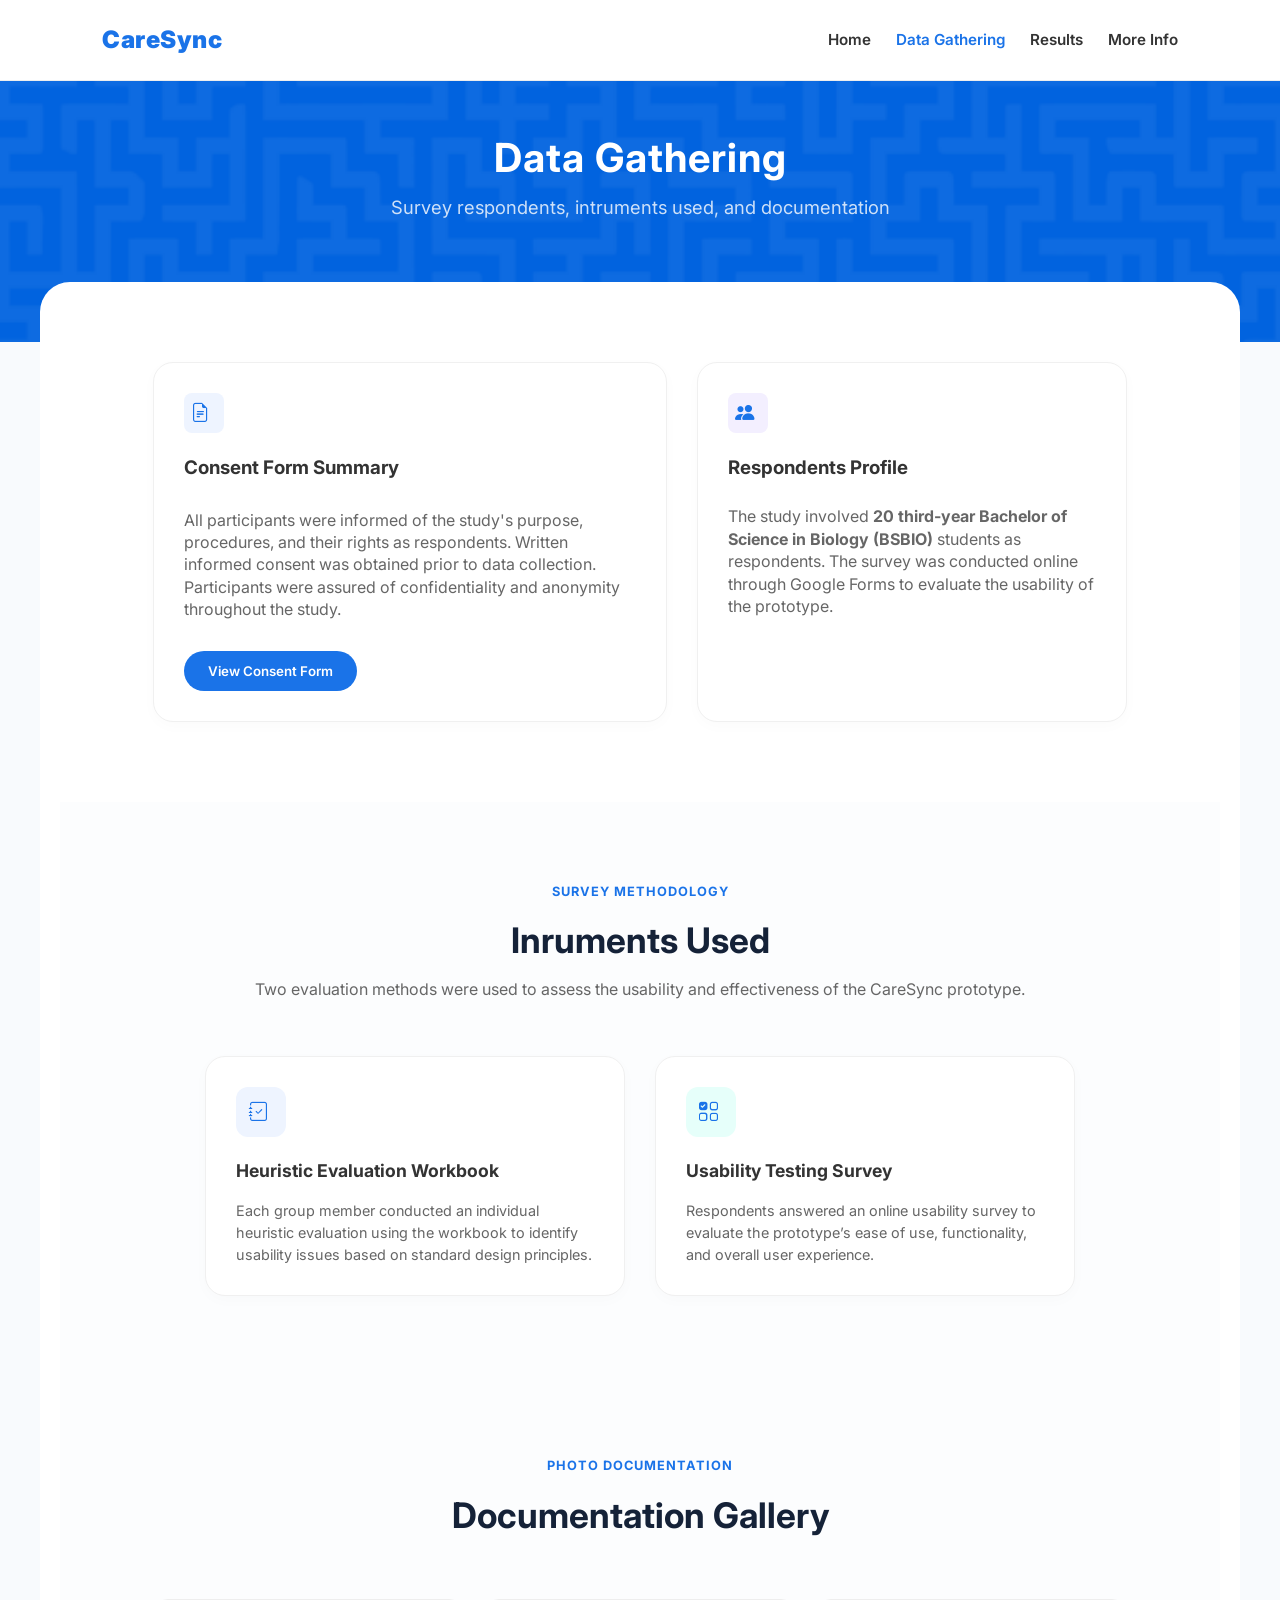
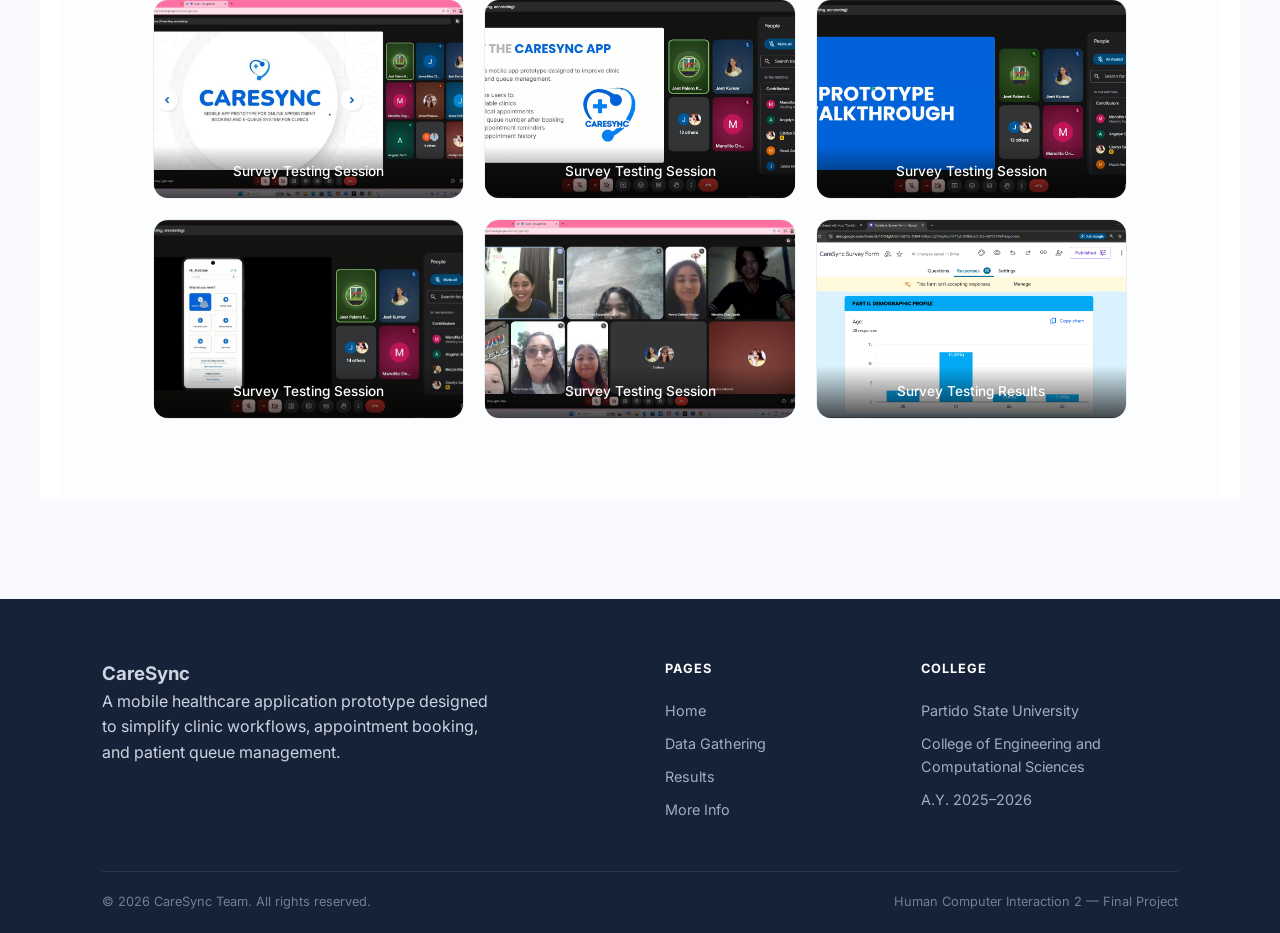
==== data.html @ a00a47de "Add files via upload" ====
<!DOCTYPE html>
<html lang="en">
<head>
    <meta charset="UTF-8">
    <meta name="viewport" content="width=device-width, initial-scale=1.0">

    <title>Data Gathering</title>

    <link rel="stylesheet" href="style.css">
    <link href="https://fonts.googleapis.com/css2?family=Inter:wght@400;500;600;700;800&display=swap" rel="stylesheet">
    <link rel="stylesheet" href="https://cdn.jsdelivr.net/npm/bootstrap-icons@1.11.3/font/bootstrap-icons.css">
</head>

<body>

<header class="navbar">

    <div class="logo">
        <span>CareSync</span>
    </div>

    <div class="nav-right">
        <nav class="nav-links">
            <a href="index.html">Home</a>
            <a href="data.html" class="active">Data Gathering</a>
            <a href="results.html">Results</a>
            <a href="moreinfo.html">More Info</a>
        </nav>
    </div>

</header>

<br>

<header class="page-header gradient-blue">
    <h1>Data Gathering</h1>
    <p>Survey respondents, intruments used, and documentation</p>
</header>

<main class="content-container">

    <section class="summary-grid">

        <div class="card card-lg">
            <div class="icon-box blue-icon">
                <i class="bi bi-file-earmark-text"></i>
            </div>

            <h3>Consent Form Summary</h3>
            <br>
            <p class="section-intro">
                All participants were informed of the study's purpose, procedures, and their 
                rights as respondents. Written informed consent was obtained prior to data collection.
                Participants were assured of confidentiality and anonymity throughout the study.
            </p>
<button class="view-btn" onclick="openConsent()">View Consent Form</button>
</div>
</div>

<div id="consentModal" class="modal">

    <div class="modal-box">

        <span class="close-btn" onclick="closeConsent()">&times;</span>

        <iframe src="files/consent-form.pdf"></iframe>

    </div>

</div>

</div>

</div>
        </div>

        <div class="card card-lg">

    <div class="icon-box purple-icon">
        <i class="bi bi-people-fill"></i>
    </div>

    <h3>Respondents Profile</h3>

    <p class="section-intro">
        <br>
        The study involved <strong> 20 third-year Bachelor of Science in Biology (BSBIO)</strong> students as respondents. 
        The survey was conducted online through Google Forms to evaluate the usability of the prototype.
    </p>

</div>
            </div>

        </div>

    </section>

    <section class="methods-section">

    <p class="section-tag">SURVEY METHODOLOGY</p>
    <h2>Inruments Used</h2>

    <p class="section-intro">
        Two evaluation methods were used to assess the usability and effectiveness of the CareSync prototype.
    </p>
<br>
    <div class="methods-grid two-methods">

        <div class="card method-card">
            <div class="icon-circle">
                <i class="bi bi-journal-check"></i>
            </div>

            <h4>Heuristic Evaluation Workbook</h4>

            <p>
                Each group member conducted an individual heuristic evaluation using the workbook to identify usability issues based on standard design principles.
            </p>
        </div>

        <div class="card method-card">
            <div class="icon-circle green">
                <i class="bi bi-ui-checks-grid"></i>
            </div>

            <h4>Usability Testing Survey</h4>

            <p>
                Respondents answered an online usability survey to evaluate the prototype’s ease of use, functionality, and overall user experience.
            </p>
        </div>

    </div>

</section>
<section class="methods-section">

        <p class="section-tag">PHOTO DOCUMENTATION</p>
        <h2>Documentation Gallery</h2>
        <br>
    <div class="photo-grid">
        <div class="photo-item">
            <img src="images/Survey 1.jpg" alt="Team Meeting">
            <div class="photo-caption">Survey Testing Session</div>
        </div>
        <div class="photo-item">
            <img src="images/Survey 2.png" alt="User Testing">
            <div class="photo-caption">Survey Testing Session</div>
        </div>
        <div class="photo-item">
            <img src="images/Survey 3.png" alt="Data Analysis">
            <div class="photo-caption">Survey Testing Session</div>
        </div>
        <div class="photo-item">
            <img src="images/Survey 4.jpg" alt="Final Review">
            <div class="photo-caption">Survey Testing Session</div>
        </div>
        <div class="photo-item">
            <img src="images/Survey 5.jpg" alt="Final Review">
            <div class="photo-caption">Survey Testing Session</div>
        </div>
        <div class="photo-item">
            <img src="images/Survey 6.png" alt="Final Review">
            <div class="photo-caption">Survey Testing Results</div>
        </div>
    </div>
</section>
</main>

    <footer class="footer">

  <div class="footer-top">

    <div class="footer-brand">
      <h3>CareSync</h3>
      <p>
        A mobile healthcare application prototype designed <br>to simplify clinic workflows, appointment booking,<br> and patient queue management.
      </p>
    </div>

    <div class="footer-col">
      <h5>PAGES</h5>
      <a href="index.html">Home</a>
      <a href="data.html">Data Gathering</a>
      <a href="results.html">Results</a>
      <a href="moreinfo.html">More Info</a>
    </div>

    <div class="footer-col">
      <h5>COLLEGE</h5>
      <p>Partido State University</p>
      <p>College of Engineering and Computational Sciences</p>
      <p>A.Y. 2025–2026</p>
    </div>

  </div>

  <div class="footer-bottom">
    <p>© 2026 CareSync Team. All rights reserved.</p>
    <p>Human Computer Interaction 2 — Final Project</p>
  </div>

</footer>

<script src="script.js"></script>
</body>
</html>
---- style.css ----
:root {
    --primary-blue: #1a73e8;
    --dark-blue: #152238;
    --bg-gray: #f8fafd;
    --text-main: #333;
    --text-light: #666;
}

* {
    margin: 0;
    padding: 0;
    box-sizing: border-box;
    font-family: 'Inter', sans-serif;
}

body {
    background-color: white;
    color: var(--text-main);
    line-height: 1.6;
}

.navbar {
    position: fixed;
    top: 0;
    left: 0;
    width: 100%;
    z-index: 1000;
    background: white; 
}

.logo {
    font-size: 1.5rem;
    font-weight: 1000;
    letter-spacing: 0.5px;
    color: var(--primary-blue);
}

.nav-links {
    display: flex;
    list-style: none;
    gap: 50px;
}

.nav-links a {
    text-decoration: none;
    color: var(--text-light);
    font-weight: 500;
    font-size: 0.9rem;
}

.nav-links a.active {
    color: var(--primary-blue);
    font-weight: 600;
    background: none;   
    padding: 0;         
    border-radius: 0;  
}

.navbar {
    display: flex;
    align-items: center;  
    justify-content: space-between;

    padding: 20px 8%;
    border-bottom: 1px solid #eee;
    background: white;
}

.nav-right {
    display: flex;
    align-items: center; 
    gap: 30px;
}

.nav-links {
    display: flex;
    align-items: center; 
    gap: 25px;
}

.nav-links a {
    text-decoration: none;
    color: var(--text-main);
    font-size: 0.95rem;
    font-weight: 600;
    font-family: 'Inter', sans-serif;

    display: flex;            
    align-items: center;
    height: 40px;             
}

.nav-links a:hover {
    color: var(--primary-blue);
}

.nav-links a.active {
    color: var(--primary-blue);
    font-weight: 600;
}

.btn-primary {
    display: flex;
    align-items: center;      
    justify-content: center;

    height: 40px;       
    padding: 0 18px;
    border-radius: 25px;

    background: var(--primary-blue);
    color: white;
    font-weight: 600;
    text-decoration: none;

    transition: 0.3s;
}

.btn-primary:hover {
    transform: translateY(-2px);
    opacity: 0.9;
}

.hero {
    display: flex;
    padding: 80px 8%;
    align-items: center;
    gap: 50px;
    background: linear-gradient(to bottom, #ffffff, #f0f4f8);
}

.hero-content { flex: 1; }

.tagline {
    background: #e8f0fe;
    color: var(--primary-blue);
    padding: 5px 12px;
    border-radius: 20px;
    font-size: 0.8rem;
    font-weight: 600;
}

.hero h1 {
    font-size: 3.5rem;
    font-weight: 800;
    margin: 20px 0;
    line-height: 1.1;
}

.blue-text { 
    color: var(--primary-blue); 
    font-size: 6rem;
}

.hero p {
    color: var(--text-light);
    max-width: 500px;
    margin-bottom: 30px;
}

.hero-btns {
    display: flex;
    gap: 15px;
}

.btn-primary {
    background: var(--primary-blue);
    color: white;
    border: none;
    padding: 12px 25px;
    border-radius: 25px;
    font-weight: 600;
    cursor: pointer;
}

.btn-outline {
    background: transparent;
    border: 1px solid var(--primary-blue);
    color: var(--primary-blue);
    padding: 12px 25px;
    border-radius: 25px;
    font-weight: 600;
}

.hero-card {
    flex: 1;
    display: flex;
    justify-content: center;
}

.card-inner {
    background: white;
    padding: 40px;
    border-radius: 24px;
    box-shadow: 0 20px 40px rgba(0,0,0,0.05);
    width: 100%;
    max-width: 400px;
    text-align: center;
}

.feature-item {
    background: #f1f6ff;
    padding: 15px;
    margin: 10px 0;
    border-radius: 12px;
    text-align: left;
    font-weight: 500;
    font-size: 0.9rem;
}

.team {
    padding: 80px 8%;
    text-align: center;
}

.team-grid {
    display: grid;
    grid-template-columns: repeat(4, 1fr);
    gap: 20px;
    margin-top: 50px;
}

.team-card {
    background: #fcfcfc;
    padding: 30px 20px;
    border-radius: 15px;
    transition: 0.3s;
}

.team-card img {
    width: 160px;
    height: 160px;
    border-radius: 50%;   
    object-fit: cover; 
    display: block;
    margin: 0 auto 15px;
}

.role {
    display: inline-block;
    background: var(--primary-blue);
    color: white;
    font-size: 0.7rem;
    padding: 2px 12px;
    border-radius: 10px;
    margin-bottom: 10px;
}

.footer {
    background: var(--dark-blue);
    color: #cbd5e0;
    padding: 60px 8% 20px;
}

.footer-top {
    display: flex;
    justify-content: space-between;
    margin-bottom: 40px;
}

.footer-brand { flex: 2; padding-right: 50px; }
.footer-col { flex: 1; }

.footer-col h5 {
    color: white;
    margin-bottom: 20px;
    font-size: 0.8rem;
    letter-spacing: 1px;
}

.footer-col a, .footer-col p {
    display: block;
    color: #a0aec0;
    text-decoration: none;
    font-size: 0.9rem;
    margin-bottom: 10px;
}

.footer-bottom {
    border-top: 1px solid #2d3748;
    padding-top: 20px;
    display: flex;
    justify-content: space-between;
    font-size: 0.8rem;
    color: #718096;
}
.team-intro {
    color: #9ca3af;
}
.hero-image {
    flex: 1;
    display: flex;
    justify-content: center;
    align-items: center;
}

.floating-img {
    width: 450px;
    max-width: 100%;
    animation: float 3s ease-in-out infinite;
    filter: drop-shadow(0 20px 30px rgba(0,0,0,0.15));
}

@keyframes float {
    0% {
        transform: translateY(0px);
    }
    50% {
        transform: translateY(-15px);
    }
    100% {
        transform: translateY(0px);
    }
}

.page-header {
    position: relative;
    padding: 100px 8% 120px;
    text-align: center;
    color: white;
    overflow: hidden;

    background: url('images/header.png');
    background-size: cover;
    background-position: center;
    
}

.page-header h1 {
    font-size: 2.5rem;
    font-weight: 700;
    letter-spacing: 1px;
}

.page-header p {
    font-size: 1.15rem;
    opacity: 0.8;
    margin-top: 3px;
}

.content-container {
    max-width: 1200px;
    margin: -60px auto 100px;
    padding: 0 20px;
    background: #ffffff;
    border-radius: 30px 30px 0 0;
    position: relative;
    z-index: 10;
}

.summary-grid {
    display: grid;
    grid-template-columns: 1fr 1fr;
    gap: 30px;
    padding: 60px 40px;
}

.card {
    background: #fff;
    padding: 30px;
    border-radius: 20px;
    border: 1px solid #f0f0f0;
    box-shadow: 0 4px 15px rgba(0,0,0,0.02);
}

.icon-box {
    width: 40px;
    height: 40px;
    border-radius: 8px;
    display: flex;
    align-items: center;
    justify-content: center;
    margin-bottom: 20px;
}

.blue-icon {
    background: #eef4ff;
    color: #1a73e8;
}

.purple-icon {
    background: #f3efff;
    color: #7c4dff;
}

.stats-grid {
    display: grid;
    grid-template-columns: 1fr 1fr;
    gap: 15px;
    margin-top: 20px;
}

.stat-item {
    background: #f8fafc;
    padding: 20px;
    border-radius: 12px;
    text-align: center;
}

.stat-num {
    display: block;
    font-size: 2rem;
    font-weight: 800;
    color: var(--primary-blue);
}

.stat-label {
    font-size: 0.75rem;
    color: var(--text-light);
    text-transform: uppercase;
}

.methods-section {
    padding: 60px 40px;
    text-align: center;
    background: #fcfdfe;
}

.section-tag {
    color: var(--primary-blue);
    font-size: 0.8rem;
    font-weight: 700;
    letter-spacing: 1px;
}

.methods-section h2 {
    font-size: 2.2rem;
    margin: 10px 0;
}

.section-intro {
    color: var(--text-light);
    margin-bottom: 40px;
}

.methods-grid {
    display: grid;
    grid-template-columns: repeat(3, 1fr);
    gap: 20px;
}

.method-card {
    text-align: left;
    transition: transform 0.3s ease;
}

.method-card:hover {
    transform: translateY(-5px);
}

.icon-circle {
    width: 50px;
    height: 50px;
    border-radius: 12px;
    background: #eef4ff;
    display: flex;
    align-items: center;
    justify-content: center;
    margin-bottom: 20px;
    font-size: 1.2rem;
}

.icon-circle.green {
    background: #e6fffa;
}

.icon-circle.purple {
    background: #f5f3ff;
}

.method-card h4 {
    margin-bottom: 15px;
    font-size: 1.1rem;
}

.method-card p {
    font-size: 0.9rem;
    color: var(--text-light);
    line-height: 1.5;
}

@media (max-width: 900px) {

    .summary-grid {
        grid-template-columns: 1fr;
        padding: 40px 20px;
    }

    .methods-grid {
        grid-template-columns: 1fr;
    }

}
.bi {
    font-size: 1.5rem;
    color: #1a73e8;
}

.documentation-section {
    padding: 40px 8% 100px;
    background-color: #ffffff;
}

.documentation-section .section-tag {
    margin-bottom: 30px;
    font-size: 0.85rem;
    color: #1a73e8;
    font-weight: 700;
    letter-spacing: 1.5px;
    border-bottom: 2px solid #f0f4f8;
    padding-bottom: 10px;
    display: inline-block;
}

.photo-grid {
    display: grid;
    grid-template-columns: repeat(auto-fit, minmax(250px, 1fr));
    gap: 20px;
    margin-top: 20px;
}

.photo-item {
    position: relative;
    border-radius: 15px;
    overflow: hidden;
    height: 200px;
    background-color: #f0f0f0; 
    border: 1px solid #eee;
    transition: transform 0.3s ease;
}

.photo-item:hover {
    transform: scale(1.02);
}

.photo-item img {
    width: 100%;
    height: 100%;
    object-fit: cover;
    display: block;
}

.photo-caption {
    position: absolute;
    bottom: 0;
    left: 0;
    right: 0;
    background: linear-gradient(transparent, rgba(0,0,0,0.7));
    color: white;
    padding: 15px;
    font-size: 0.85rem;
    font-weight: 500;
}
.two-methods {
    display: flex;
    justify-content: center;
    gap: 30px;
    flex-wrap: wrap;
}

.two-methods .method-card {
    max-width: 420px;
    width: 100%;
}

.view-btn{
    margin-top:0px;
    background:#1a73e8;
    color:white;
    border:none;
    padding:12px 24px;
    border-radius:30px;
    cursor:pointer;
    font-weight:600;
}

.view-btn:hover{
    background:#0056d6;
}

.modal {
    display: none;
    position: fixed;
    top: 0;
    left: 0;
    width: 100%;
    height: 100%;
    background: rgba(0,0,0,0.65);

    display: none;
    align-items: center;
    justify-content: center;

    z-index: 9999;
}

.modal.show {
    display: flex;
}

.modal-box {
    position: relative;
    width: 100%;
    max-width: 1000px;
    height: 500px;
    background: white;
    border-radius: 15px;
    overflow: hidden;
    box-shadow: 0 20px 60px rgba(0,0,0,0.3);
}

.modal-box iframe {
    width: 100%;
    height: 100%;
    border: none;
}

.close-btn {
    position: absolute;
    top: 35px;
    right: 35px;
    font-size: 30px;
    cursor: pointer;
    color: #ffffff;
    z-index: 10000;
}

.results-header {
    background: linear-gradient(135deg, #00b4db, #0083b0, #0052d4);
    padding: 110px 8% 70px;
    text-align: center;
    color: white;
}

.results-header h1 {
    font-size: 3.5rem;
    font-weight: 800;
    margin-top: 10px;
}

.summary-cards {
    display: grid;
    grid-template-columns: repeat(3, 1fr);
    gap: 25px;
    margin-top: 50px;
}

.summary-card {
    background: white;
    padding: 40px 30px;
    border-radius: 20px;
    box-shadow: 0 10px 30px rgba(0,0,0,0.05);
    text-align: center;
    transition: 0.3s;
}

.summary-card:hover {
    transform: translateY(-5px);
}

.issues-section {
    padding: 80px 8%;
    background: #fff;
}

.recommendations-section {
    padding: 80px 8%;
    background: #fbfcfe;
}

.rec-grid {
    display: grid;
    grid-template-columns: repeat(3, 1fr);
    gap: 20px;
    margin-top: 40px;
}

.rec-card {
    background: white;
    padding: 30px;
    border-radius: 15px;
    border: 1px solid #f0f0f0;
    transition: 0.3s;
}

.rec-card:hover {
    transform: translateY(-5px);
}

.rec-icon {
    width: 40px;
    height: 40px;
    border-radius: 10px;
    background: #eef4ff;
    display: flex;
    align-items: center;
    justify-content: center;
    margin-bottom: 20px;
    font-size: 1.2rem;
    color: #1a73e8;
}

.text-center {
    text-align: center;
}

@media (max-width: 900px) {
    .summary-cards,
    .rec-grid {
        grid-template-columns: 1fr;
    }
}

.result-score {
    font-size: 2.2rem;
    font-weight: 800;
    color: var(--primary-blue);
    margin: 10px 0;
}

.icon-box i,
.icon-circle i {
    font-size: 1.2rem;
}

.green-icon {
    background: #e6fffa;
    color: #00875a;
}

.findings-section {
    padding: 80px 8%;
    background: #ffffff;
}

.findings-list {
    display: flex;
    flex-direction: column;
    gap: 30px;
    margin-top: 40px;
}

.finding-card {
    display: flex;
    gap: 25px;
    padding: 30px;
    border-radius: 20px;
    border: 1px solid #f1f4f8;
    background: white;
}

.card-num-box {
    width: 70px;
    text-align: center;
}

.finding-num {
    font-weight: 800;
    color: #cbd5e0;
    display: block;
    margin-bottom: 10px;
}

.icon-circle-lg {
    width: 55px;
    height: 55px;
    border-radius: 50%;
    display: flex;
    justify-content: center;
    align-items: center;
}

.icon-circle-lg.blue { background: #eef4ff; color: #1a73e8; }
.icon-circle-lg.feedback { background: #fff4e5; color: #ed6c02; }
.icon-circle-lg.green { background: #e6fffa; color: #00875a; }
.icon-circle-lg.mobile { background: #f3efff; color: #7c4dff; }

.finding-content h4 {
    font-size: 1.1rem;
    margin-bottom: 10px;
}

.finding-content p {
    color: #666;
    margin-bottom: 15px;
}

.category {
    font-size: 0.7rem;
    padding: 4px 10px;
    border-radius: 20px;
    margin-right: 10px;
}

.category.learnability { background: #eef4ff; color: #1a73e8; }
.category.feedback { background: #fff4e5; color: #ed6c02; }
.category.efficiency { background: #e6fffa; color: #00875a; }
.category.mobile { background: #f3efff; color: #7c4dff; }

.implication-box {
    background: #fbfcfe;
    padding: 15px;
    border-left: 4px solid #1a73e8;
    border-radius: 10px;
}

.implication-label {
    font-size: 0.7rem;
    font-weight: 700;
    color: #1a73e8;
    display: block;
    margin-bottom: 8px;
}


.improvements-section {
    padding: 80px 8%;
    background: #fbfcfe;
}

.table-container {
    overflow-x: auto;
    background: white;
    border-radius: 15px;
}

.improvements-table {
    width: 100%;
    border-collapse: collapse;
}

.improvements-table th {
    background: #1a73e8;
    color: white;
    padding: 15px;
    text-align: left;
}

.improvements-table td {
    padding: 15px;
    border-bottom: 1px solid #eee;
}

.dot-red { color: red; margin-right: 5px; }
.dot-green { color: green; margin-right: 5px; 
}

.summary-grid {
    display: flex;
    justify-content: center;
    gap: 10px;
    flex-wrap: wrap; 
}
.stat-box{
    width: 220px;      
    height: 180px;    
    padding: 25px;
    text-align: center;
    display: flex;
    flex-direction: column;
    justify-content: center;
}

.stat-box h3{
font-size:2.2rem;
color:#1a73e8;
font-weight:800;
margin:10px 0;
}

.stat-box p{
color:#666;
font-size:.9rem;
}

.icon-blue{
font-size:2rem;
color:#1a73e8;
}

.walkthrough-section{
padding:60px 40px;
background:#fff;
}

.walk-grid{
display:grid;
grid-template-columns:repeat(4,1fr);
gap:20px;
margin-top:40px;
}

.walk-card{
text-align:center;
}

.walk-icon{
font-size:2rem;
color:#1a73e8;
margin-bottom:15px;
display:block;
}

.video-section{
padding:60px 40px;
background:#fbfcfe;
}

.media-grid{
display:grid;
grid-template-columns:1fr 1fr;
gap:20px;
margin-top:40px;
}

.media-box{
text-align:center;
padding:50px 30px;
}

.big-icon{
font-size:3rem;
color:#1a73e8;
margin-bottom:20px;
display:block;
}

.ui-showcase{
padding:60px 40px;
background:#fff;
}

.phone-grid{
display:grid;
grid-template-columns:repeat(4,1fr);
gap:20px;
margin-top:40px;
}

.phone-frame{
height:260px;
border:8px solid #111;
border-radius:25px;
background:#f1f5f9;
}

.active-frame{
border-color:#1a73e8;
transform:scale(1.04);
}

.phone-item h5{
text-align:center;
margin-top:15px;
font-size:.95rem;
}

@media(max-width:900px){

.walk-grid,
.media-grid,
.phone-grid{
grid-template-columns:1fr;
}
}

.summary-grid{
    display: flex;
    flex-wrap: nowrap;
    gap: 30px;
}

.summary-grid .stat-box{
    flex: 1;
}

.walk-container {
    display: flex;
    align-items: center;
    justify-content: space-between;
    gap: 60px;
    margin-top: 40px;
}

.walk-left {
    flex: 1;
}

.step-header {
    display: flex;
    align-items: center;
    gap: 15px;
    margin-bottom: 15px;
}

.step-number {
    font-size: 2.5rem;
    font-weight: 800;
    color: #cbd5e0;
}

.step-header h3 {
    font-size: 1.4rem;
    font-weight: 700;
}

.step-desc {
    color: #666;
    line-height: 1.6;
    margin-bottom: 25px;
    max-width: 500px;
}

.step-row {
    display: flex;
    justify-content: space-between;
    gap: 15px;
    margin-top: 40px;
    flex-wrap: nowrap; 
    overflow-x: auto; 
    padding-bottom: 10px;
}

.step-box {
    flex: 1;
    min-width: 150px;
    background: #1a73e8;
    border-radius: 15px;
    padding: 20px;
    text-align: center;
    border: 1px solid #f0f4f8;
    box-shadow: 0 4px 15px rgba(0,0,0,0.02);
    transition: 0.3s;
}

.step-num {
    display: block;
    font-size: 1.8rem;
    font-weight: 800;
    color: #cbd5e0;
    margin-bottom: 10px;
}

.step-box h4 {
    font-size: 1rem;
    margin-bottom: 8px;
    color: #ffffff;
}

.step-box p {
    font-size: 0.8rem;
    color: #ffffff;
    line-height: 1.4;
}
.content-container section {
    padding: 80px 8%;
}

.section-divider {
    width: 100%;
    height: 1px;
    margin: 20px auto;
    background: #1a73e8;
}

.video-row {
    text-align: center;
    margin-top: 40px;
}

.demo-video {
    width: 85%;
    max-width: 900px;
    height: 480px;
    border-radius: 20px;
    box-shadow: 0 12px 30px rgba(0,0,0,0.1);
}

.video-row h4 {
    margin-top: 20px;
    font-size: 1.2rem;
}

.video-row p {
    max-width: 750px;
    margin: 10px auto 0;
    color: #666;
    line-height: 1.6;
}

.poster-row {
    margin-top: 70px;
    text-align: center;
    background: #f8fafd;
    padding: 40px;
    border-radius: 20px;
}

.poster-img {
    width: 100%;
    max-width: 1000px;
    margin: 20px 0;
    border-radius: 15px;
    box-shadow: 0 10px 25px rgba(0,0,0,0.08);
}

.download-btn {
    background: #1a73e8;
    color: white;
    border: none;
    padding: 12px 22px;
    border-radius: 30px;
    font-weight: 600;
    cursor: pointer;
}

.download-btn:hover {
    background: #155cc0;
}
.summary-container {
    background: #ffffff;
    padding: 15px 20px;
    border-radius: 12px;
    box-shadow: 0 2px 10px rgba(0,0,0,0.1);
    margin-bottom: 20px;
}

.summary-row {
    display: flex;
    justify-content: space-between;
    gap: 20px;
    flex-wrap: wrap;
}

.summary-row div {
    font-size: 16px;
}
.section-intro {
    margin-bottom: 10px;  
    line-height: 1.4;     
}
.sus-card {
    margin-top: 20px;
    text-align: center;
    padding: 25px;
}

.sus-title {
    font-size: 20px;
    font-weight: 700;
    margin-bottom: 15px;
}

.sus-image {
    width: 100%;
    max-width: 1000px;
    height: auto;
    border-radius: 10px;
}
.image-row {
    display: flex;
    gap: 15px;
    justify-content: center;
    flex-wrap: wrap; 
}

.image-row img {
    width: 100%;
    max-width: 300px;
    height: auto;
    border-radius: 10px;
}
.image-row img {
    max-width:400px;
}
.improvements-table th,
.improvements-table td {
    padding: 12px 15px;
    vertical-align: middle;
}

.text-left {
    text-align: left;
}

.text-center {
    text-align: center;
}

.improvements-table th:nth-child(1),
.improvements-table td:nth-child(1) {
    width: 5%;
    text-align: center;
}

.improvements-table th:nth-child(2),
.improvements-table td:nth-child(2) {
    width: 20%;
}

.improvements-table th:nth-child(3),
.improvements-table td:nth-child(3) {
    width: 25%;
}

.improvements-table th:nth-child(4),
.improvements-table td:nth-child(4) {
    width: 30%;
}

.improvements-table th:nth-child(5),
.improvements-table td:nth-child(5) {
    width: 10%;
}
.full-card {
    width: 100%;
    padding: 25px;
}

.full-card p {
    margin-bottom: 15px;
    line-height: 1.6;
    text-align: justify;
}

  .icon-container svg {
    width: 24px;
    height: 24px;
    fill: #2196f3;
  }

  .consent-card h2 {
    margin: 0 0 20px 0;
    font-size: 22px;
    font-weight: 700;
    color: #2d2d2d;
  }

  .consent-card p {
    line-height: 1.6;
    color: #666666;
    margin-bottom: 24px;
  }

.file-attachment {
    display: flex;
    align-items: flex-start; 
    text-align: left; 
    padding: 12px 16px;
    background-color: #f8f9fa;
    border: 1px dashed #ced4da;
    border-radius: 12px;
    text-decoration: none;
    transition: all 0.2s ease;
  }

  .file-attachment:hover {
    background-color: #eef2f7;
    border-color: #2196f3;
  }

  .file-info {
    margin-left: 12px;
  }

  .file-name {
    display: block;
    font-weight: 600;
    color: #2196f3;
    font-size: 14px;
  }

  .file-size {
    font-size: 12px;
    color: #888888;
  }

:root {
    --primary: #1a73e8;
    --navy: #152238;
    --bg: #f8fafd;
    --text: #333;
    --muted: #666;
    --border: #e5e7eb;
}

* {
    margin: 0;
    padding: 0;
    box-sizing: border-box;
    font-family: 'Inter', sans-serif;
}

body {
    background: var(--bg);
    color: var(--text);
    line-height: 1.6;
}

.container {
    width: 90%;
    max-width: 1100px;
    margin: auto;
    padding: 60px 0;
}

h2 {
    font-size: 2rem;
    color: var(--navy);
    margin-bottom: 10px;
}

.section-label {
    display: flex;
    align-items: center;
    font-size: 0.85rem;
    font-weight: 600;
    color: var(--primary);
    margin-bottom: 10px;
    text-transform: uppercase;
    letter-spacing: 1px;
}

.section-label .dot {
    width: 8px;
    height: 8px;
    background: var(--primary);
    border-radius: 50%;
    margin-right: 8px;
}

.section-intro {
    color: var(--muted);
    margin-bottom: 30px;
}

.divider {
    width: 60px;
    height: 3px;
    background: var(--primary);
    margin: 10px 0 20px;
    border-radius: 5px;
}

.stat-grid {
    display: grid;
    grid-template-columns: repeat(auto-fit, minmax(180px, 1fr));
    gap: 20px;
    margin-top: 20px;
}

.stat-card {
    background: #fff;
    border-radius: 12px;
    padding: 20px;
    text-align: center;
    box-shadow: 0 5px 15px rgba(0,0,0,0.05);
    border-top: 4px solid var(--accent);
}

.stat-card .icon {
    font-size: 1.5rem;
    margin-bottom: 10px;
}

.stat-card .number {
    font-size: 1.8rem;
    font-weight: bold;
    color: var(--navy);
}

.stat-card .label {
    font-size: 0.9rem;
    font-weight: 600;
    margin-top: 5px;
}

.stat-card .sub {
    font-size: 0.75rem;
    color: var(--muted);
}

.callout {
    background: #ffffff;
    border-left: 4px solid var(--primary);
    padding: 20px;
    margin-top: 30px;
    border-radius: 10px;
    box-shadow: 0 4px 12px rgba(0,0,0,0.05);
}

.charts-grid {
    display: grid;
    grid-template-columns: repeat(auto-fit, minmax(280px, 1fr));
    gap: 25px;
    align-items: stretch;
}

.chart-card {
    background: #fff;
    border-radius: 12px;
    padding: 20px;
    box-shadow: 0 5px 15px rgba(0,0,0,0.05);
    transition: 0.3s ease;
}

.chart-card:hover {
    transform: translateY(-5px);
}

.chart-title {
    font-weight: 600;
    color: var(--navy);
    margin-bottom: 5px;
}

.chart-sub {
    font-size: 0.8rem;
    color: var(--muted);
    margin-bottom: 15px;
}

.chart-wrap {
    position: relative;
    height: 260px;
    width: 100%;
    min-height: 260px;
    display: flex;
    align-items: center;
    justify-content: center;
}

.chart-wrap canvas {
    width: 100% !important;
    height: 100% !important;
}

.method-table {
    width: 100%;
    border-collapse: collapse;
    background: #fff;
    border-radius: 10px;
    overflow: hidden;
    box-shadow: 0 5px 15px rgba(0,0,0,0.05);
}

.method-table th,
.method-table td {
    padding: 12px 15px;
    border-bottom: 1px solid var(--border);
    text-align: left;
}

.method-table th {
    background: #f1f5f9;
    color: var(--navy);
}

.issues-grid {
    display: grid;
    grid-template-columns: repeat(auto-fit, minmax(250px, 1fr));
    gap: 20px;
}

.issue-card {
    background: #fff;
    border-radius: 12px;
    padding: 20px;
    box-shadow: 0 5px 15px rgba(0,0,0,0.05);
}

.severity-badge {
    font-size: 0.7rem;
    font-weight: bold;
    margin-bottom: 10px;
    display: inline-block;
    padding: 4px 8px;
    border-radius: 6px;
    background: #eee;
}

.severity-high .severity-badge { background: #fee2e2; color: #b91c1c; }
.severity-med .severity-badge { background: #fef3c7; color: #b45309; }
.severity-low .severity-badge { background: #dcfce7; color: #166534; }

.issue-icon {
    font-size: 1.5rem;
    margin-bottom: 10px;
}

.issue-title {
    font-weight: 600;
    margin-bottom: 8px;
    color: var(--navy);
}

.issue-desc {
    font-size: 0.85rem;
    color: var(--muted);
}

.quotes-grid {
    display: grid;
    grid-template-columns: repeat(auto-fit, minmax(250px, 1fr));
    gap: 15px;
}

.quote-card {
    background: #fff;
    border-left: 4px solid var(--primary);
    padding: 15px;
    border-radius: 10px;
}

.quote-text {
    font-size: 0.9rem;
    margin-bottom: 10px;
}

.quote-tag {
    font-size: 0.75rem;
    color: var(--muted);
}

.rec-list {
    display: flex;
    flex-direction: column;
    gap: 15px;
}

.rec-item {
    display: flex;
    background: #fff;
    border-radius: 12px;
    padding: 15px;
    box-shadow: 0 5px 15px rgba(0,0,0,0.05);
}

.rec-num {
    width: 35px;
    height: 35px;
    border-radius: 50%;
    background: var(--primary);
    color: #fff;
    display: flex;
    align-items: center;
    justify-content: center;
    font-weight: bold;
    margin-right: 15px;
}

.rec-body h4 {
    margin-bottom: 5px;
    color: var(--navy);
}

.rec-body p {
    font-size: 0.85rem;
    color: var(--muted);
}

.rec-priority {
    display: inline-block;
    margin-top: 8px;
    font-size: 0.7rem;
    padding: 4px 8px;
    border-radius: 6px;
}

.rec-priority.high { background: #fee2e2; color: #b91c1c; }
.rec-priority.med { background: #fef3c7; color: #b45309; }
.rec-priority.low { background: #dcfce7; color: #166534; }

.sus-section {
    display: flex;
    gap: 20px;
    flex-wrap: wrap;
}

.sus-gauge-wrap {
    text-align: center;
    flex: 1;
}

.sus-score-big {
    font-size: 2rem;
    font-weight: bold;
    color: var(--navy);
}

.sus-grade {
    font-size: 0.9rem;
    color: var(--muted);
}

.sus-breakdown {
    flex: 2;
}

.sus-item {
    margin-bottom: 10px;
}

.sus-item-label {
    font-size: 0.8rem;
    margin-bottom: 3px;
}

.sus-bar-track {
    width: 100%;
    height: 6px;
    background: #eee;
    border-radius: 10px;
}

.sus-bar-fill {
    height: 6px;
    background: var(--primary);
    border-radius: 10px;
}

.sus-item-val {
    font-size: 0.75rem;
    color: var(--muted);
}
.bi {
    color: #1a73e8; 
    font-size: 1.6rem;
    vertical-align: middle;
    margin-right: 6px;
}
.demo-section {
            margin-bottom: 2rem;
        }
        .demo-charts-row {
            display: grid;
            grid-template-columns: repeat(auto-fit, minmax(200px, 1fr));
            gap: 16px;
            margin-bottom: 16px;
        }
        .demo-charts-row-2 {
            display: grid;
            grid-template-columns: repeat(auto-fit, minmax(260px, 1fr));
            gap: 16px;
        }
        .demo-chart-box {
            background: #fff;
            border: 1px solid #e8e8e8;
            border-radius: 12px;
            padding: 1.25rem;
            text-align: center;
        }
        .demo-chart-label {
            font-size: 11px;
            font-weight: 600;
            color: #888;
            letter-spacing: 0.06em;
            text-transform: uppercase;
            margin: 0 0 12px;
        }
        .demo-chart-canvas-wrap {
            position: relative;
            width: 160px;
            height: 160px;
            margin: 0 auto 12px;
        }
        .demo-bar-wrap {
            position: relative;
            height: 180px;
            width: 100%;
            margin-bottom: 12px;
        }
        .demo-legend {
            display: flex;
            flex-wrap: wrap;
            justify-content: center;
            gap: 12px;
            font-size: 12px;
            color: #666;
        }
        .demo-legend-item {
            display: flex;
            align-items: center;
            gap: 5px;
        }
        .demo-legend-dot {
            width: 10px;
            height: 10px;
            border-radius: 2px;
            flex-shrink: 0;
        }
        .demo-bar-box {
            background: #fff;
            border: 1px solid #e8e8e8;
            border-radius: 12px;
            padding: 1.25rem;
        }
        .demo-bar-label {
            font-size: 11px;
            font-weight: 600;
            color: #888;
            letter-spacing: 0.06em;
            text-transform: uppercase;
            margin: 0 0 14px;
        }

        .perf-section {
            margin-bottom: 2rem;
        }
        .perf-top-grid {
            display: grid;
            grid-template-columns: repeat(auto-fit, minmax(220px, 1fr));
            gap: 16px;
            margin-bottom: 16px;
        }
        .perf-card {
            background: #fff;
            border: 1px solid #e8e8e8;
            border-radius: 12px;
            padding: 1.25rem;
        }
        .perf-card-title {
            font-size: 13px;
            font-weight: 600;
            color: #222;
            margin: 0 0 2px;
        }
        .perf-card-sub {
            font-size: 11px;
            color: #aaa;
            margin: 0 0 14px;
        }
        .perf-canvas-wrap {
            position: relative;
            width: 100%;
        }
        .perf-legend {
            display: flex;
            flex-wrap: wrap;
            gap: 10px;
            font-size: 12px;
            color: #666;
            margin-top: 12px;
        }
        .perf-legend-item {
            display: flex;
            align-items: center;
            gap: 5px;
        }
        .perf-legend-dot {
            width: 10px;
            height: 10px;
            border-radius: 2px;
            flex-shrink: 0;
        }
        .perf-full-card {
            background: #fff;
            border: 1px solid #e8e8e8;
            border-radius: 12px;
            padding: 1.25rem;
        }

        .sus-detailed-wrap {
            display: grid;
            grid-template-columns: 1fr 1.6fr;
            gap: 24px;
            align-items: start;
            margin-top: 1rem;
        }
        @media (max-width: 700px) {
            .sus-detailed-wrap { grid-template-columns: 1fr; }
        }
        .sus-gauge-side {
            text-align: center;
        }
        .sus-gauge-canvas {
            width: 200px !important;
            height: 130px !important;
            margin: 0 auto;
            display: block;
        }
        .sus-score-big {
            font-size: 42px;
            font-weight: 700;
            color: #378ADD;
            line-height: 1;
            margin: 8px 0 2px;
        }
        .sus-score-label {
            font-size: 12px;
            color: #aaa;
            margin: 0 0 6px;
        }
        .sus-grade-badge {
            display: inline-block;
            background: #FFF3CD;
            color: #B45309;
            font-size: 12px;
            font-weight: 600;
            padding: 4px 12px;
            border-radius: 20px;
            margin-bottom: 8px;
        }
        .sus-benchmark {
            font-size: 11px;
            color: #aaa;
        }
        .sus-items-side 
        .sus-item-row {
            display: flex;
            align-items: center;
            gap: 10px;
            margin-bottom: 8px;
        }
        .sus-item-name {
            font-size: 12px;
            color: #555;
            min-width: 150px;
            flex-shrink: 0;
        }
        .sus-item-bar-bg {
            flex: 1;
            background: #f0f0f0;
            border-radius: 4px;
            height: 8px;
            overflow: hidden;
        }
        .sus-item-bar-fill {
            height: 8px;
            border-radius: 4px;
            background: #378ADD;
            transition: width 1s ease;
        }
        .sus-item-val {
            font-size: 12px;
            font-weight: 600;
            color: #333;
            min-width: 28px;
            text-align: right;
        }

        .sus-compare-wrap {
            position: relative;
            width: 100%;
        }

        .kf-section { margin-bottom: 2rem; }
        .kf-issues-grid {
            display: grid;
            grid-template-columns: repeat(auto-fit, minmax(220px, 1fr));
            gap: 14px;
            margin: 1rem 0 1.5rem;
        }
        .kf-issue-card {
            background: #fff;
            border: 1px solid #e8e8e8;
            border-radius: 12px;
            padding: 1.1rem 1.25rem;
            position: relative;
        }
        .kf-severity-badge {
            display: inline-block;
            font-size: 10px;
            font-weight: 700;
            letter-spacing: 0.05em;
            padding: 3px 10px;
            border-radius: 20px;
            margin-bottom: 10px;
        }
        .sev-high { background: #FEE2E2; color: #B91C1C; border-left: 3px solid #E24B4A; }
        .kf-issue-card.sev-high { border-left: 3px solid #E24B4A; }
        .kf-issue-card.sev-medium { border-left: 3px solid #EF9F27; }
        .kf-issue-card.sev-low { border-left: 3px solid #1D9E75; }
        .badge-high { background: #FEE2E2; color: #B91C1C; }
        .badge-medium { background: #FEF3C7; color: #B45309; }
        .badge-low { background: #D1FAE5; color: #065F46; }
        .kf-issue-icon { font-size: 22px; margin-bottom: 8px; display: block; }
        .kf-issue-title { font-size: 13px; font-weight: 700; color: #222; margin: 0 0 6px; }
        .kf-issue-desc { font-size: 12px; color: #666; line-height: 1.6; margin: 0; }

        .kf-quotes-grid {
            display: grid;
            grid-template-columns: repeat(auto-fit, minmax(200px, 1fr));
            gap: 14px;
            margin: 1rem 0 1.5rem;
        }
        .kf-quote-card {
            background: #fff;
            border: 1px solid #e8e8e8;
            border-radius: 12px;
            padding: 1.1rem 1.25rem;
        }
        .kf-quote-mark {
            font-size: 28px;
            color: #378ADD;
            line-height: 1;
            font-family: Georgia, serif;
            margin-bottom: 6px;
        }
        .kf-quote-text {
            font-size: 12px;
            color: #444;
            line-height: 1.6;
            font-style: italic;
            margin: 0 0 10px;
        }
        .kf-quote-source {
            font-size: 11px;
            font-weight: 600;
            color: #378ADD;
        }

        .sat-wrap { position: relative; width: 100%; }

        .rec-section { margin-bottom: 2rem; }
        .rec-list { display: flex; flex-direction: column; gap: 14px; margin: 1rem 0; }
        .rec-item {
            display: flex;
            gap: 16px;
            align-items: flex-start;
            background: #fff;
            border: 1px solid #e8e8e8;
            border-radius: 12px;
            padding: 1.1rem 1.25rem;
        }
        .rec-num {
            width: 32px;
            height: 32px;
            border-radius: 50%;
            background: #EEF4FC;
            color: #378ADD;
            font-size: 13px;
            font-weight: 700;
            display: flex;
            align-items: center;
            justify-content: center;
            flex-shrink: 0;
        }
        .rec-body
        .rec-title { font-size: 14px; font-weight: 700; color: #222; margin: 0 0 4px; }
        .rec-desc { font-size: 13px; color: #555; line-height: 1.6; margin: 0 0 8px; }
        .rec-priority-badge {
            display: inline-block;
            font-size: 10px;
            font-weight: 700;
            letter-spacing: 0.05em;
            padding: 3px 10px;
            border-radius: 20px;
        }
        .pri-high { background: #FEE2E2; color: #B91C1C; }
        .pri-medium { background: #FEF3C7; color: #B45309; }
        .pri-low { background: #D1FAE5; color: #065F46; }

        .improv-section { margin-bottom: 2rem; }

        .pdf-section { margin-bottom: 2rem; }
        .pdf-attach-grid {
            display: grid;
            grid-template-columns: repeat(auto-fit, minmax(220px, 1fr));
            gap: 12px;
            margin-top: 1rem;
        }
        .pdf-attach-grid{
    display: grid;
    grid-template-columns: repeat(2, 1fr);
    gap: 20px;
    margin-top: 1.5rem;
}

.file-attachment{
    display: flex;
    align-items: center;
    gap: 14px;
    padding: 16px 18px;
    border: 1px solid #e5e7eb;
    border-radius: 14px;
    background: #fff;
    text-decoration: none;
    transition: all 0.25s ease;
}

.file-attachment:hover{
    transform: translateY(-3px);
    box-shadow: 0 6px 18px rgba(0,0,0,0.08);
    border-color: #1a73e8;
}

.file-info{
    display: flex;
    flex-direction: column;
}

.file-name{
    font-size: 14px;
    font-weight: 600;
    color: #222;
}

.file-size{
    font-size: 12px;
    color: #777;
    margin-top: 2px;
}
@media (max-width: 768px){
    .pdf-attach-grid{
        grid-template-columns: 1fr;
    }
}
.prototype-btn{
    display:inline-flex;
    align-items:center;
    gap:10px;
    padding:14px 24px;
    background:#1a73e8;
    color:#fff;
    text-decoration:none;
    border-radius:12px;
    font-weight:600;
    transition:0.25s ease;
}

.prototype-btn:hover{
    transform:translateY(-2px);
    box-shadow:0 8px 20px rgba(26,115,232,0.25);
}

.media-split{
    display:grid;
    grid-template-columns:1fr 1fr;
    gap:24px;
    align-items:start;
}

.demo-video,
.poster-img{
    width:100%;
    border-radius:18px;
    border:1px solid #e5e7eb;
}

.video-row,
.poster-row{
    text-align:center;
}

@media(max-width:768px){
    .media-split{
        grid-template-columns:1fr;
    }
}
.walkthrough-img {
    width: 100%;
    max-width: 1100px;
    height: 1000px;
    display: inline-block;
}
.perf-full-card {
    margin-bottom: 1px;
}

.sat-wrap {
    margin-top: 0;
}

.container h2 + .perf-full-card {
    margin-bottom: 10px;
}
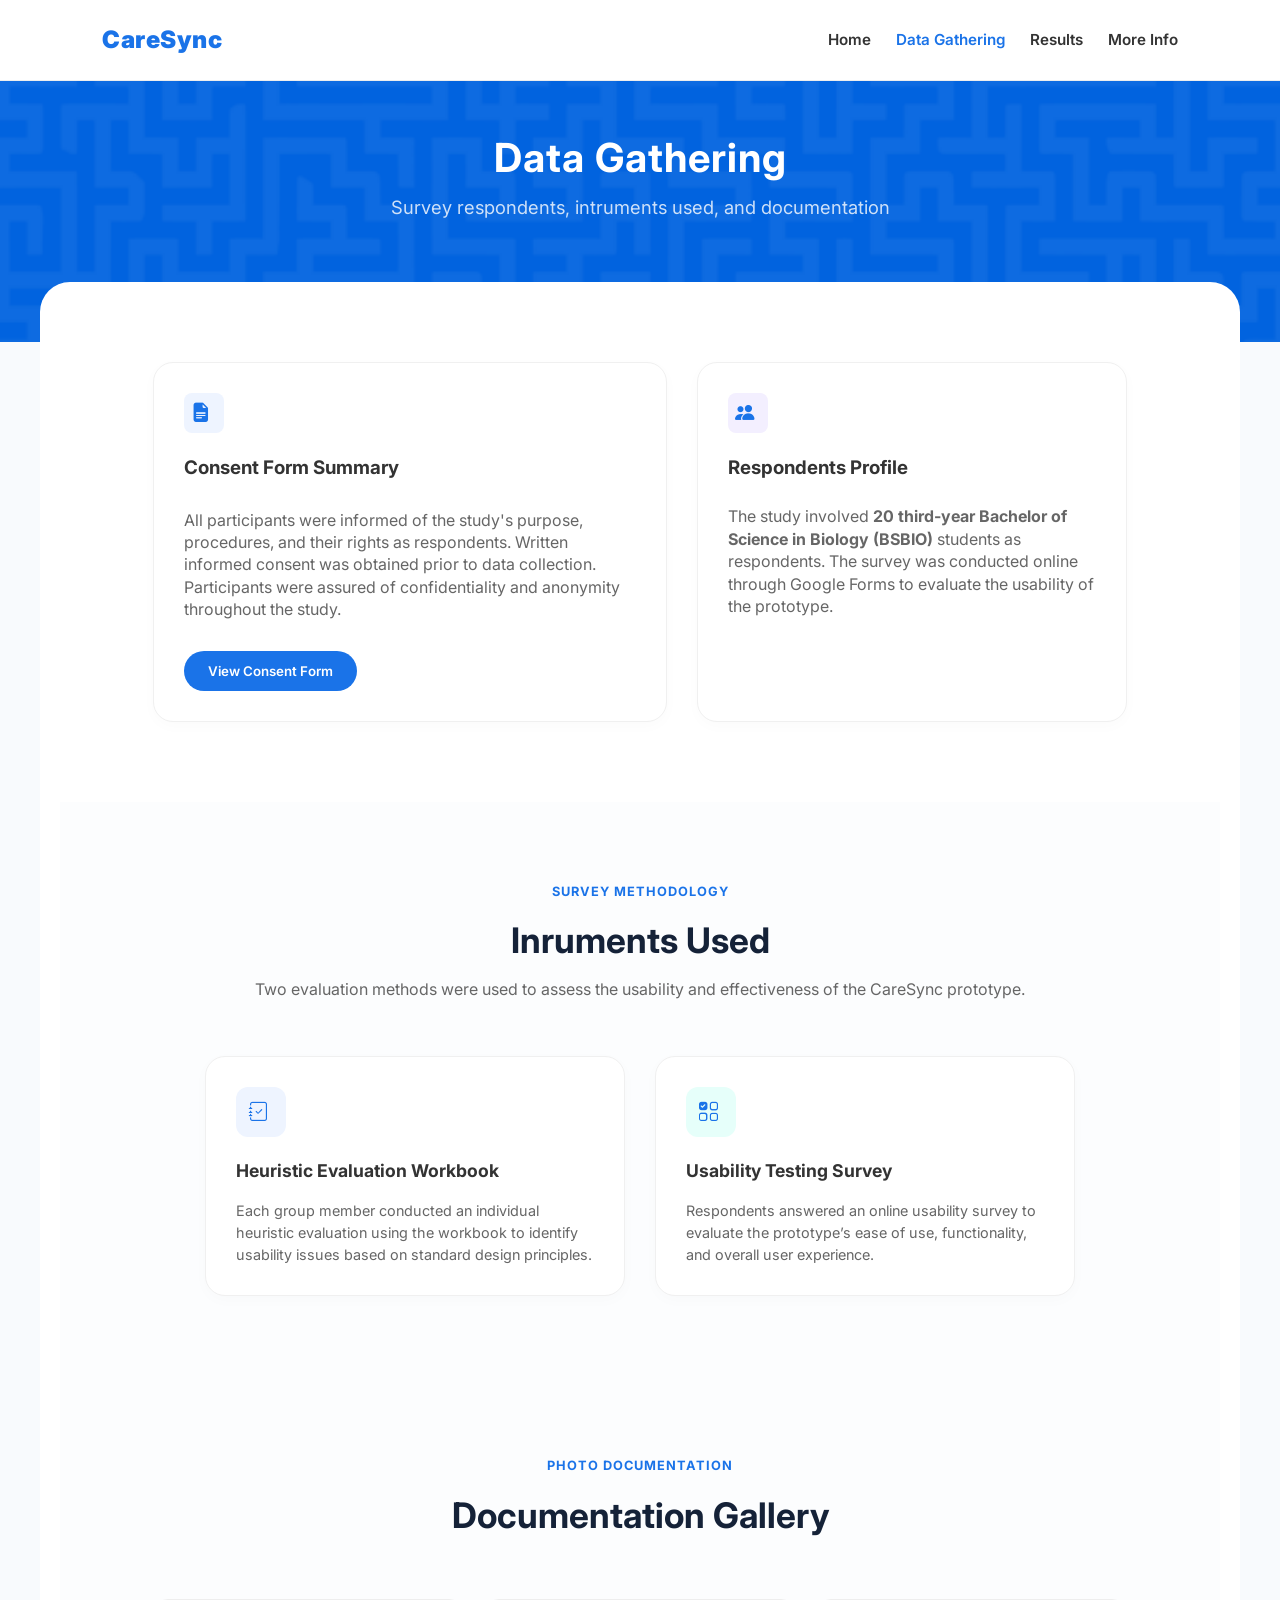
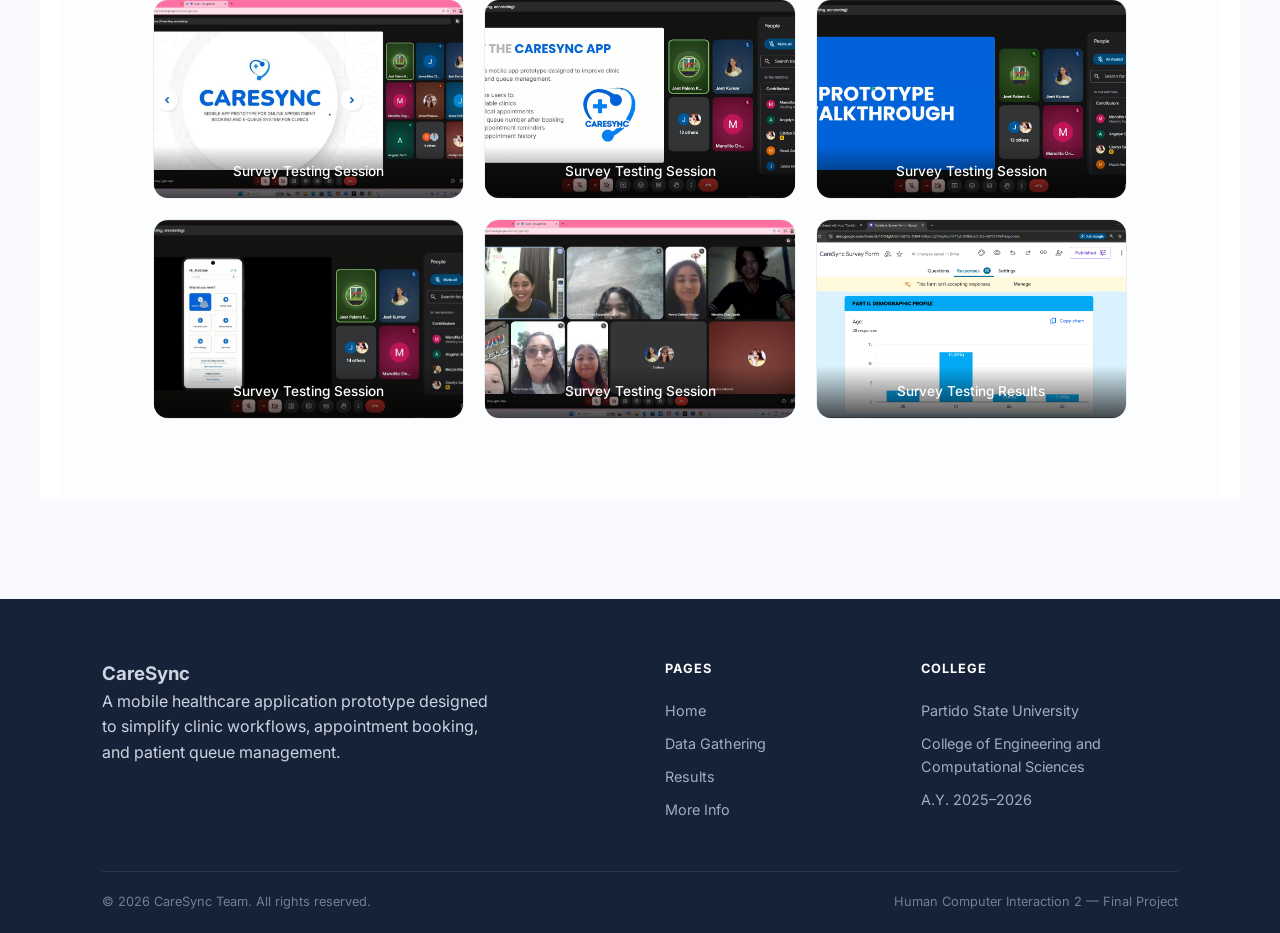
==== commit 242288f4: "Update data.html" ====
--- a/data.html
+++ b/data.html
@@ -43,7 +43,7 @@
 
         <div class="card card-lg">
             <div class="icon-box blue-icon">
-                <i class="bi bi-file-earmark-text"></i>
+                <i class="bi bi-file-earmark-text-fill"></i>
             </div>
 
             <h3>Consent Form Summary</h3>
@@ -63,7 +63,7 @@
 
         <span class="close-btn" onclick="closeConsent()">&times;</span>
 
-        <iframe src="files/consent-form.pdf"></iframe>
+        <iframe src="files/consent-form.pdf&embedded=true"></iframe>
 
     </div>
 
@@ -204,4 +204,4 @@
 
 <script src="script.js"></script>
 </body>
-</html>+</html>
--- a/style.css
+++ b/style.css
@@ -2064,4 +2064,277 @@
 
 .container h2 + .perf-full-card {
     margin-bottom: 10px;
-}+}
+
+/* Tablets */
+@media (max-width: 992px) {
+
+    .hero,
+    .walk-container,
+    .footer-top,
+    .media-split {
+        flex-direction: column;
+        text-align: center;
+    }
+
+    .hero {
+        padding-top: 120px;
+    }
+
+    .hero h1 {
+        font-size: 2.5rem;
+    }
+
+    .blue-text {
+        font-size: 4rem;
+    }
+
+    .hero p {
+        max-width: 100%;
+    }
+
+    .hero-btns {
+        justify-content: center;
+        flex-wrap: wrap;
+    }
+
+    .team-grid,
+    .walk-grid,
+    .phone-grid,
+    .summary-cards,
+    .rec-grid,
+    .methods-grid {
+        grid-template-columns: repeat(2, 1fr);
+    }
+
+    .summary-grid {
+        flex-wrap: wrap;
+    }
+
+    .step-row {
+        flex-wrap: wrap;
+    }
+
+    .step-box {
+        min-width: 45%;
+    }
+
+    .demo-video {
+        height: 350px;
+    }
+
+    .walkthrough-img {
+        height: auto;
+    }
+}
+
+
+/* Mobile Phones */
+@media (max-width: 768px) {
+
+    .navbar {
+        padding: 15px 5%;
+        flex-direction: column;
+        gap: 15px;
+    }
+
+    .nav-right {
+        flex-direction: column;
+        gap: 15px;
+    }
+
+    .nav-links {
+        flex-wrap: wrap;
+        justify-content: center;
+        gap: 15px;
+    }
+
+    .hero {
+        flex-direction: column;
+        text-align: center;
+        padding: 120px 5% 60px;
+    }
+
+    .hero h1 {
+        font-size: 2rem;
+        line-height: 1.3;
+    }
+
+    .blue-text {
+        font-size: 3rem;
+    }
+
+    .floating-img {
+        width: 100%;
+        max-width: 320px;
+    }
+
+    .team-grid,
+    .summary-cards,
+    .rec-grid,
+    .methods-grid,
+    .walk-grid,
+    .phone-grid,
+    .media-grid,
+    .summary-grid,
+    .photo-grid {
+        grid-template-columns: 1fr;
+    }
+
+    .summary-row {
+        flex-direction: column;
+        gap: 10px;
+    }
+
+    .footer-top,
+    .footer-bottom {
+        flex-direction: column;
+        gap: 20px;
+        text-align: center;
+    }
+
+    .content-container section,
+    .methods-section,
+    .video-section,
+    .ui-showcase,
+    .walkthrough-section {
+        padding: 40px 20px;
+    }
+
+    .page-header {
+        padding: 120px 5% 80px;
+    }
+
+    .page-header h1 {
+        font-size: 2rem;
+    }
+
+    .results-header h1 {
+        font-size: 2.2rem;
+    }
+
+    .card,
+    .summary-card,
+    .rec-card,
+    .finding-card,
+    .method-card {
+        padding: 20px;
+    }
+
+    .finding-card {
+        flex-direction: column;
+    }
+
+    .demo-video {
+        width: 100%;
+        height: 220px;
+    }
+
+    .modal-box {
+        width: 95%;
+        height: 300px;
+    }
+
+    .walkthrough-img {
+        width: 100%;
+        height: auto;
+    }
+
+    .poster-img,
+    .sus-image {
+        width: 100%;
+        height: auto;
+    }
+
+    .team-card img {
+        width: 120px;
+        height: 120px;
+    }
+
+    .step-box {
+        min-width: 100%;
+    }
+
+    .chart-wrap {
+        height: 220px;
+    }
+
+    .improvements-table {
+        font-size: 12px;
+    }
+
+    .improvements-table th,
+    .improvements-table td {
+        padding: 10px;
+    }
+}
+
+
+/* Small Phones */
+@media (max-width: 480px) {
+
+    .hero h1 {
+        font-size: 1.7rem;
+    }
+
+    .blue-text {
+        font-size: 2.3rem;
+    }
+
+    .logo {
+        font-size: 1.2rem;
+    }
+
+    .btn-primary,
+    .btn-outline,
+    .download-btn,
+    .prototype-btn {
+        width: 100%;
+        justify-content: center;
+    }
+
+    .hero-btns {
+        flex-direction: column;
+    }
+
+    .card-inner {
+        padding: 25px;
+    }
+
+    .stat-box {
+        width: 100%;
+        height: auto;
+    }
+
+    .summary-container {
+        padding: 15px;
+    }
+
+    .sus-score-big {
+        font-size: 2rem;
+    }
+
+    .page-header h1,
+    .results-header h1 {
+        font-size: 1.8rem;
+    }
+}
+@media (max-width: 768px) {
+
+    .footer-top {
+        flex-direction: column;
+        align-items: center;
+        text-align: center;
+    }
+
+    .footer-brand {
+        padding-right: 0;
+        text-align: center;
+        max-width: 100%;
+    }
+
+    .footer-brand p {
+        margin: 0 auto;
+        max-width: 320px;
+    }
+}
